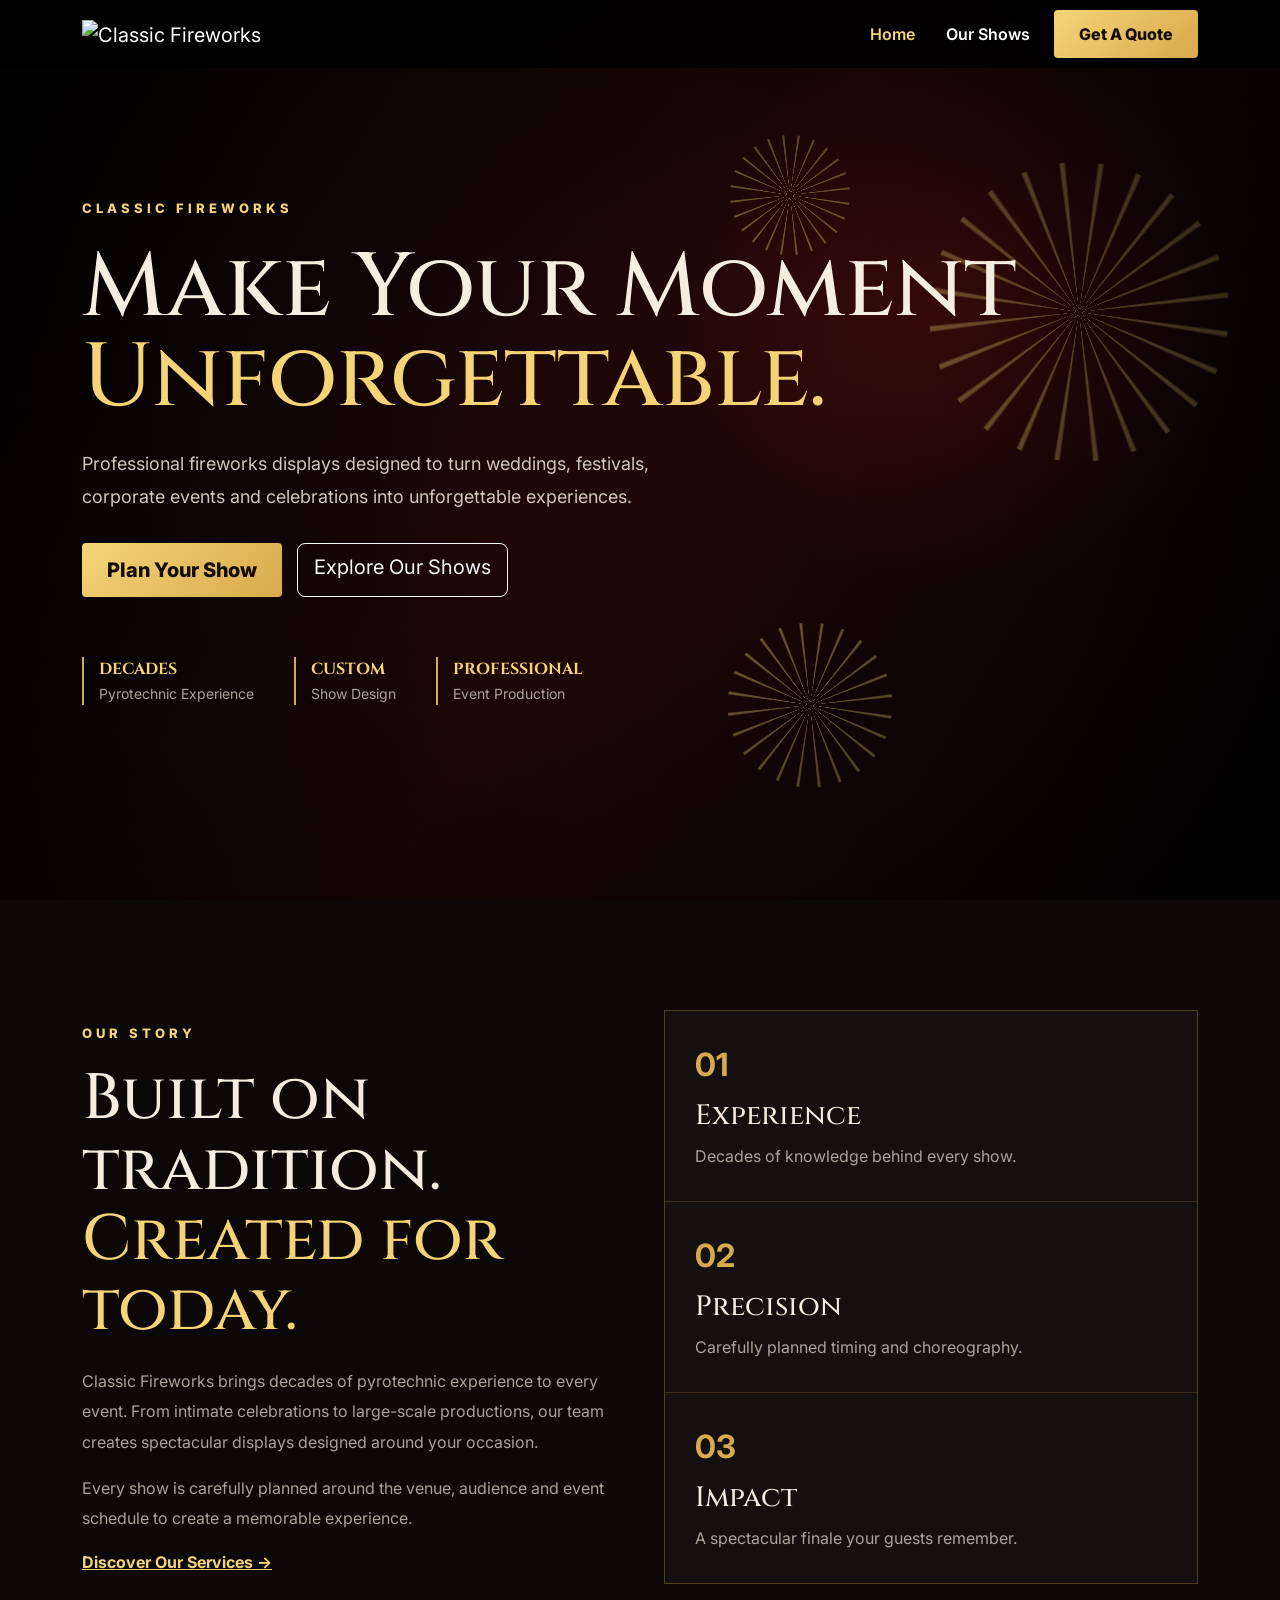
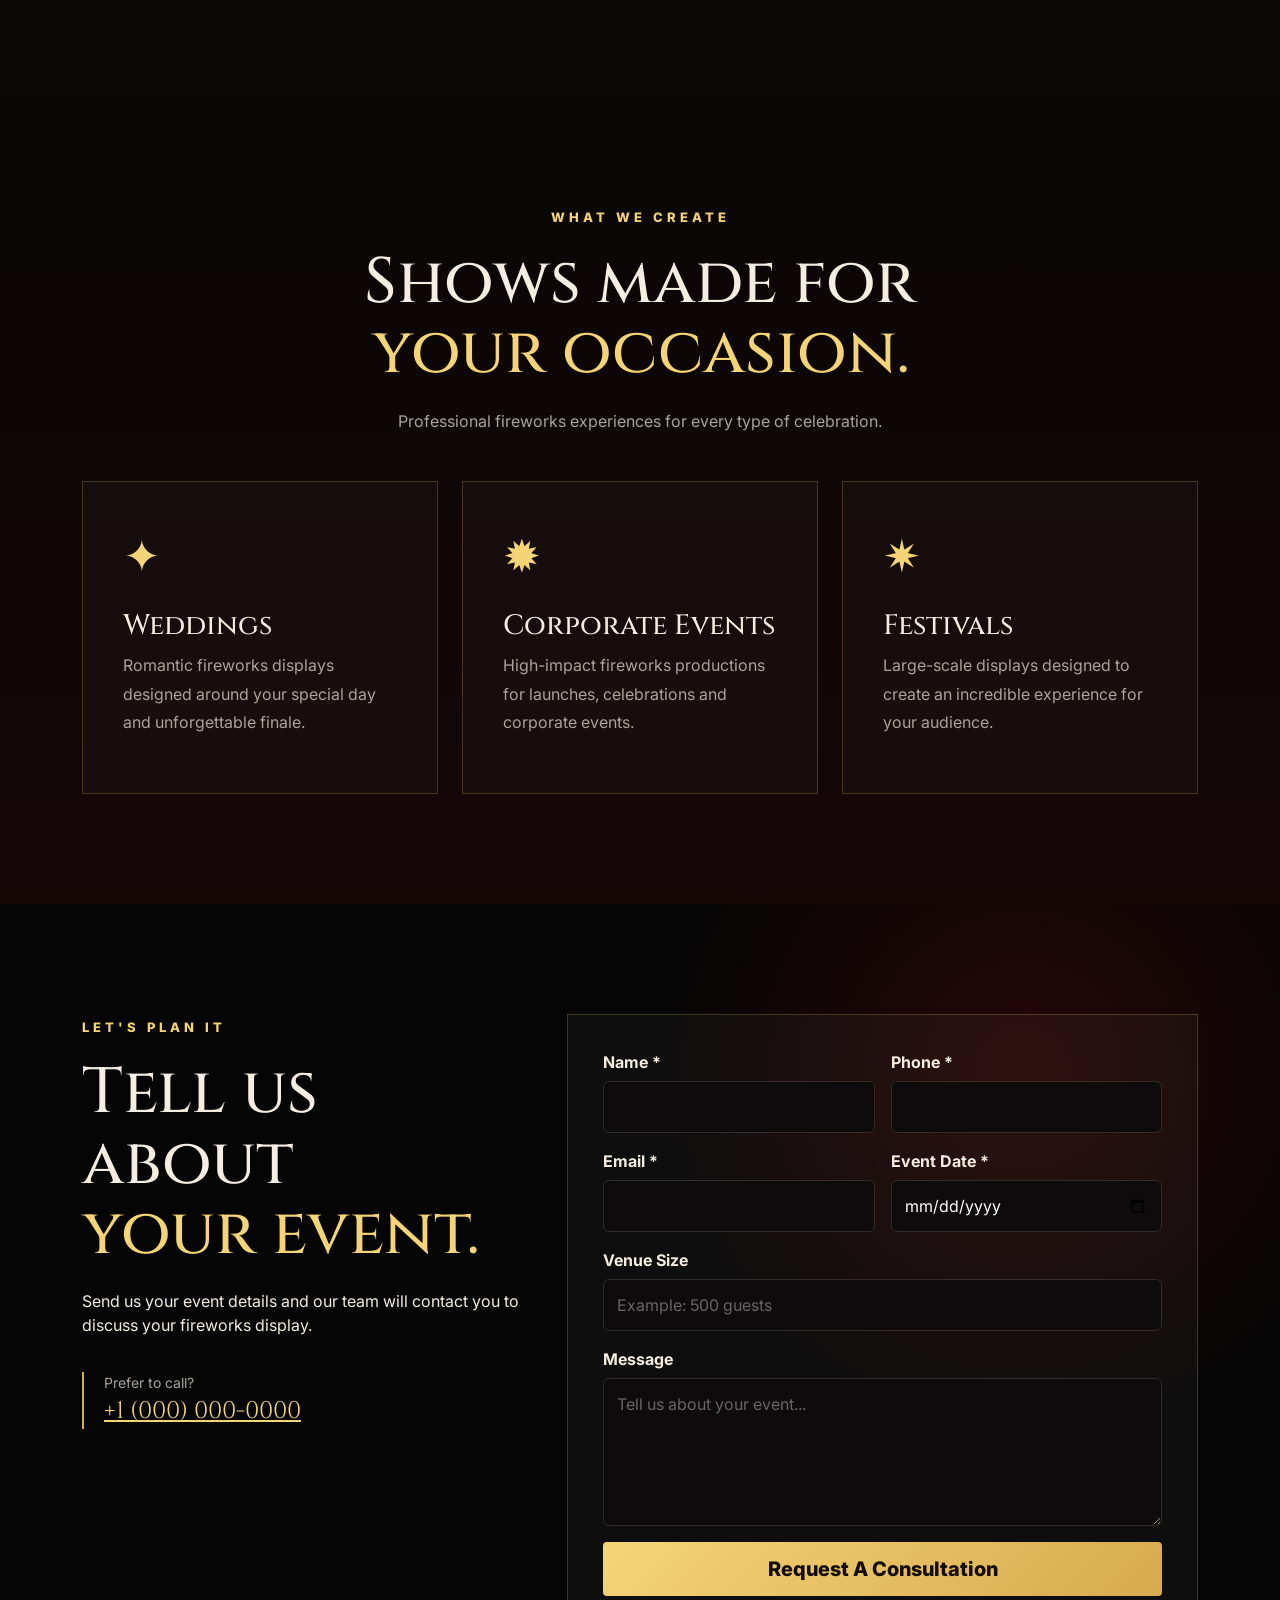
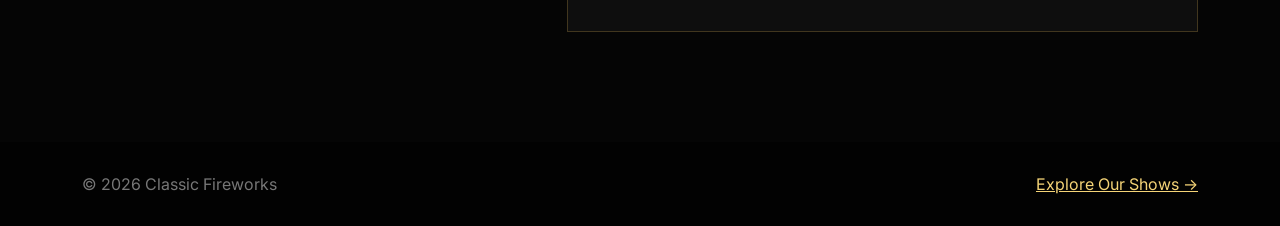
==== index.html @ 8cc36527 "Add files via upload" ====
<!DOCTYPE html>
<html lang="en">
<head>
    <meta charset="UTF-8">
    <meta name="viewport" content="width=device-width, initial-scale=1.0">
    <title>Document</title>
</head>
<body>
    <!DOCTYPE html>
<html lang="en">
<head>
  <meta charset="UTF-8">
  <meta name="viewport" content="width=device-width, initial-scale=1.0">

  <title>Classic Fireworks | Professional Pyrotechnics</title>

  <!-- Bootstrap -->
  <link
    href="https://cdn.jsdelivr.net/npm/bootstrap@5.3.3/dist/css/bootstrap.min.css"
    rel="stylesheet"
  >

  <!-- Google Fonts -->
  <link rel="preconnect" href="https://fonts.googleapis.com">
  <link rel="preconnect" href="https://fonts.gstatic.com" crossorigin>
  <link
    href="https://fonts.googleapis.com/css2?family=Cinzel:wght@500;600;700;800&family=Inter:wght@400;500;600;700&display=swap"
    rel="stylesheet"
  >

  <link rel="stylesheet" href="style.css">
</head>

<body>

<!-- NAVBAR -->
<nav class="navbar navbar-expand-lg navbar-dark fixed-top">
  <div class="container">

    <a class="navbar-brand" href="index.html">
      <img src="classic-fireworks-logo.png" alt="Classic Fireworks">
    </a>

    <button
      class="navbar-toggler"
      type="button"
      data-bs-toggle="collapse"
      data-bs-target="#menu">
      <span class="navbar-toggler-icon"></span>
    </button>

    <div class="collapse navbar-collapse" id="menu">

      <ul class="navbar-nav ms-auto align-items-lg-center">

        <li class="nav-item">
          <a class="nav-link active" href="index.html">Home</a>
        </li>

        <li class="nav-item">
          <a class="nav-link" href="services.html">Our Shows</a>
        </li>

        <li class="nav-item ms-lg-3">
          <a class="btn btn-gold" href="#contact">
            Get A Quote
          </a>
        </li>

      </ul>

    </div>
  </div>
</nav>


<!-- HERO -->
<header class="hero">

  <div class="firework firework-1"></div>
  <div class="firework firework-2"></div>
  <div class="firework firework-3"></div>

  <div class="container hero-content">

    <span class="small-title">
      CLASSIC FIREWORKS
    </span>

    <h1>
      Make Your Moment
      <span>Unforgettable.</span>
    </h1>

    <p>
      Professional fireworks displays designed to turn weddings,
      festivals, corporate events and celebrations into unforgettable
      experiences.
    </p>

    <div class="hero-buttons">

      <a href="#contact" class="btn btn-gold btn-lg">
        Plan Your Show
      </a>

      <a href="services.html" class="btn btn-outline-light btn-lg">
        Explore Our Shows
      </a>

    </div>

    <div class="experience">

      <div>
        <strong>DECADES</strong>
        <small>Pyrotechnic Experience</small>
      </div>

      <div>
        <strong>CUSTOM</strong>
        <small>Show Design</small>
      </div>

      <div>
        <strong>PROFESSIONAL</strong>
        <small>Event Production</small>
      </div>

    </div>

  </div>

</header>


<!-- ABOUT -->
<section class="section about">

  <div class="container">

    <div class="row align-items-center g-5">

      <div class="col-lg-6">

        <span class="small-title">
          OUR STORY
        </span>

        <h2>
          Built on tradition.
          <span>Created for today.</span>
        </h2>

        <p>
          Classic Fireworks brings decades of pyrotechnic experience
          to every event. From intimate celebrations to large-scale
          productions, our team creates spectacular displays designed
          around your occasion.
        </p>

        <p>
          Every show is carefully planned around the venue, audience
          and event schedule to create a memorable experience.
        </p>

        <a href="services.html" class="gold-link">
          Discover Our Services →
        </a>

      </div>


      <div class="col-lg-6">

        <div class="story-box">

          <div>
            <b>01</b>
            <h3>Experience</h3>
            <p>
              Decades of knowledge behind every show.
            </p>
          </div>

          <div>
            <b>02</b>
            <h3>Precision</h3>
            <p>
              Carefully planned timing and choreography.
            </p>
          </div>

          <div>
            <b>03</b>
            <h3>Impact</h3>
            <p>
              A spectacular finale your guests remember.
            </p>
          </div>

        </div>

      </div>

    </div>

  </div>

</section>


<!-- SERVICES -->
<section class="section services">

  <div class="container">

    <div class="text-center section-heading">

      <span class="small-title">
        WHAT WE CREATE
      </span>

      <h2>
        Shows made for
        <span>your occasion.</span>
      </h2>

      <p>
        Professional fireworks experiences for every type of celebration.
      </p>

    </div>


    <div class="row g-4 mt-4">

      <div class="col-md-4">

        <div class="service-card">

          <div class="icon">✦</div>

          <h3>Weddings</h3>

          <p>
            Romantic fireworks displays designed around your
            special day and unforgettable finale.
          </p>

        </div>

      </div>


      <div class="col-md-4">

        <div class="service-card">

          <div class="icon">✹</div>

          <h3>Corporate Events</h3>

          <p>
            High-impact fireworks productions for launches,
            celebrations and corporate events.
          </p>

        </div>

      </div>


      <div class="col-md-4">

        <div class="service-card">

          <div class="icon">✷</div>

          <h3>Festivals</h3>

          <p>
            Large-scale displays designed to create an incredible
            experience for your audience.
          </p>

        </div>

      </div>

    </div>

  </div>

</section>


<!-- CONTACT FORM -->
<section class="section contact" id="contact">

  <div class="container">

    <div class="row g-5">

      <div class="col-lg-5">

        <span class="small-title">
          LET'S PLAN IT
        </span>

        <h2>
          Tell us about
          <span>your event.</span>
        </h2>

        <p>
          Send us your event details and our team will contact
          you to discuss your fireworks display.
        </p>

        <div class="phone-box">

          <small>Prefer to call?</small>

          <a href="tel:+10000000000">
            +1 (000) 000-0000
          </a>

        </div>

      </div>


      <div class="col-lg-7">

        <form id="contactForm">

          <div class="row g-3">

            <div class="col-md-6">

              <label>Name *</label>

              <input
                type="text"
                class="form-control"
                id="name"
                required
              >

            </div>


            <div class="col-md-6">

              <label>Phone *</label>

              <input
                type="tel"
                class="form-control"
                id="phone"
                required
              >

            </div>


            <div class="col-md-6">

              <label>Email *</label>

              <input
                type="email"
                class="form-control"
                id="email"
                required
              >

            </div>


            <div class="col-md-6">

              <label>Event Date *</label>

              <input
                type="date"
                class="form-control"
                id="date"
                required
              >

            </div>


            <div class="col-12">

              <label>Venue Size</label>

              <input
                type="text"
                class="form-control"
                id="venue"
                placeholder="Example: 500 guests"
              >

            </div>


            <div class="col-12">

              <label>Message</label>

              <textarea
                class="form-control"
                id="message"
                rows="5"
                placeholder="Tell us about your event..."
              ></textarea>

            </div>


            <div class="col-12">

              <button
                type="submit"
                class="btn btn-gold btn-lg w-100">
                Request A Consultation
              </button>

            </div>

          </div>

        </form>

      </div>

    </div>

  </div>

</section>


<!-- FOOTER -->
<footer>

  <div class="container">

    <div class="d-flex justify-content-between flex-wrap gap-3">

      <span>
        © 2026 Classic Fireworks
      </span>

      <a href="services.html">
        Explore Our Shows →
      </a>

    </div>

  </div>

</footer>


<script src="https://cdn.jsdelivr.net/npm/bootstrap@5.3.3/dist/js/bootstrap.bundle.min.js"></script>

<script src="script.js"></script>

</body>
</html>
</body>
</html>
---- style.css ----
:root {
  --black: #050505;
  --dark: #0c0808;
  --red: #8e1010;
  --gold: #d7aa4d;
  --gold-light: #f5d477;
  --white: #f5eee0;
  --gray: #aaa39a;
}

* {
  margin: 0;
  padding: 0;
  box-sizing: border-box;
}

html {
  scroll-behavior: smooth;
}

body {
  background: var(--black);
  color: var(--white);
  font-family: "Inter", sans-serif;
}

h1,
h2,
h3 {
  font-family: "Cinzel", serif;
}

.navbar {
  padding: 10px 0;
  background: rgba(0, 0, 0, .88);
  backdrop-filter: blur(10px);
}

.navbar-brand img {
  width: 170px;
  height: 65px;
  object-fit: contain;
}

.nav-link {
  color: white !important;
  font-weight: 600;
  margin-left: 15px;
}

.nav-link:hover,
.nav-link.active {
  color: var(--gold-light) !important;
}

.btn-gold {
  background: linear-gradient(
    135deg,
    var(--gold-light),
    var(--gold)
  );

  color: #140b02;
  border: none;
  border-radius: 4px;
  font-weight: 800;
  padding: 12px 25px;
}

.btn-gold:hover {
  background: #ffe29a;
  color: #000;
}


/* HERO */

.hero {
  min-height: 100vh;

  position: relative;

  display: flex;
  align-items: center;

  overflow: hidden;

  background:
    radial-gradient(
      circle at 75% 35%,
      rgba(150, 20, 20, .35),
      transparent 25%
    ),
    linear-gradient(
      120deg,
      #020202,
      #210707,
      #030303
    );
}

.hero::after {
  content: "";

  position: absolute;

  inset: 0;

  background:
    radial-gradient(
      circle,
      transparent 20%,
      rgba(0, 0, 0, .7)
    );
}

.hero-content {
  position: relative;
  z-index: 5;
}

.small-title {
  color: var(--gold-light);
  font-size: 13px;
  letter-spacing: 4px;
  font-weight: 800;
}

.hero h1 {
  font-size: clamp(45px, 7vw, 100px);
  line-height: 1;
  margin: 25px 0;
}

.hero h1 span,
h2 span {
  color: var(--gold-light);
  display: block;
}

.hero p {
  max-width: 650px;
  color: #d1c8bb;
  font-size: 18px;
  line-height: 1.8;
}

.hero-buttons {
  display: flex;
  gap: 15px;
  flex-wrap: wrap;
  margin-top: 30px;
}

.experience {
  display: flex;
  gap: 40px;
  margin-top: 60px;
  flex-wrap: wrap;
}

.experience div {
  border-left: 2px solid var(--gold);
  padding-left: 15px;
}

.experience strong {
  display: block;
  color: var(--gold-light);
  font-family: "Cinzel", serif;
}

.experience small {
  color: var(--gray);
}


/* FIREWORK EFFECT */

.firework {
  position: absolute;

  width: 300px;
  height: 300px;

  border-radius: 50%;

  background:
    repeating-conic-gradient(
      from 0deg,
      transparent 0deg 7deg,
      rgba(245, 212, 119, .8) 8deg 9deg,
      transparent 10deg 15deg
    );

  opacity: .5;
}

.firework-1 {
  right: 4%;
  top: 18%;
}

.firework-2 {
  right: 25%;
  bottom: 5%;
  transform: scale(.55);
}

.firework-3 {
  left: 50%;
  top: 5%;
  transform: scale(.4);
}


/* SECTIONS */

.section {
  padding: 110px 0;
}

.about {
  background: var(--dark);
}

.about p {
  color: var(--gray);
  line-height: 1.9;
}

h2 {
  font-size: clamp(38px, 5vw, 65px);
  line-height: 1.1;
  margin: 20px 0;
}

.gold-link {
  color: var(--gold-light);
  font-weight: 700;
}


/* STORY */

.story-box {
  border: 1px solid rgba(215, 170, 77, .3);
  background: rgba(255,255,255,.03);
}

.story-box > div {
  padding: 30px;
  border-bottom: 1px solid rgba(215,170,77,.2);
}

.story-box > div:last-child {
  border-bottom: none;
}

.story-box b {
  font-size: 32px;
  color: var(--gold);
}

.story-box h3 {
  margin-top: 10px;
}

.story-box p {
  margin: 0;
}


/* SERVICES */

.services {
  background:
    linear-gradient(
      180deg,
      #090606,
      #160707
    );
}

.section-heading {
  max-width: 700px;
  margin: auto;
}

.section-heading p {
  color: var(--gray);
}

.service-card {
  height: 100%;
  padding: 40px;

  border: 1px solid rgba(215,170,77,.25);

  background: rgba(255,255,255,.025);

  transition: .3s;
}

.service-card:hover {
  transform: translateY(-8px);
  border-color: var(--gold);
}

.service-card .icon {
  color: var(--gold-light);
  font-size: 45px;
  margin-bottom: 20px;
}

.service-card p {
  color: var(--gray);
  line-height: 1.8;
}


/* CONTACT */

.contact {
  background:
    radial-gradient(
      circle at 80% 20%,
      rgba(140, 15, 15, .25),
      transparent 30%
    ),
    #050505;
}

.phone-box {
  margin-top: 35px;
  border-left: 2px solid var(--gold);
  padding-left: 20px;
}

.phone-box small {
  display: block;
  color: var(--gray);
}

.phone-box a {
  color: var(--gold-light);
  font-size: 24px;
  font-family: "Cinzel", serif;
}

form {
  padding: 35px;
  background: rgba(255,255,255,.035);
  border: 1px solid rgba(215,170,77,.25);
}

label {
  display: block;
  margin-bottom: 7px;
  font-weight: 700;
}

.form-control {
  background: #0d0b0b;
  border: 1px solid #332b24;
  color: white;
  padding: 13px;
}

.form-control:focus {
  background: #0d0b0b;
  color: white;
  border-color: var(--gold);
  box-shadow: none;
}

.form-control::placeholder {
  color: #666;
}


/* INNER PAGE */

.inner-hero {
  padding: 190px 0 100px;

  background:
    radial-gradient(
      circle at 75% 25%,
      rgba(150,20,20,.35),
      transparent 30%
    ),
    #080404;
}

.inner-hero h1 {
  font-size: clamp(45px, 7vw, 90px);
  margin: 20px 0;
}

.inner-hero h1 span {
  color: var(--gold-light);
}

.inner-hero p {
  color: var(--gray);
  max-width: 650px;
  line-height: 1.8;
}


/* SHOW CARDS */

.show-card {
  background: #0b0909;
  border: 1px solid rgba(215,170,77,.25);
  overflow: hidden;
  height: 100%;
}

.show-image {
  height: 300px;
  position: relative;

  background:
    radial-gradient(
      circle at 50% 40%,
      #ffe27d 0 2%,
      transparent 3%
    ),
    repeating-conic-gradient(
      from 0deg,
      transparent 0 6deg,
      rgba(255,200,70,.5) 7deg 8deg,
      transparent 9deg 14deg
    ),
    linear-gradient(
      145deg,
      #020202,
      #5c0909
    );
}

.show-image span {
  position: absolute;
  bottom: 20px;
  left: 20px;

  font-size: 12px;
  letter-spacing: 3px;
  font-weight: bold;
}

.image-two {
  background-color: #09102a;
}

.image-three {
  background-color: #302008;
}

.image-four {
  background-color: #260b26;
}

.image-five {
  background-color: #06342a;
}

.image-six {
  background-color: #382108;
}

.show-content {
  padding: 28px;
}

.show-content p {
  color: var(--gray);
  line-height: 1.8;
}


/* CTA */

.cta {
  padding: 120px 0;

  background:
    radial-gradient(
      circle,
      rgba(150,20,20,.35),
      transparent 55%
    ),
    #070404;
}

.cta p {
  color: var(--gray);
}


/* FOOTER */

footer {
  padding: 30px 0;
  background: #020202;
  color: #777;
}

footer a {
  color: var(--gold-light);
}


/* MOBILE */

@media(max-width: 768px) {

  .navbar-brand img {
    width: 140px;
  }

  .hero {
    min-height: 850px;
  }

  .hero h1 {
    font-size: 48px;
  }

  .hero p {
    font-size: 16px;
  }

  .experience {
    gap: 20px;
    margin-top: 40px;
  }

  .experience div {
    width: 100%;
  }

  .section {
    padding: 75px 0;
  }

  form {
    padding: 22px;
  }

  .inner-hero {
    padding: 150px 0 80px;
  }

}
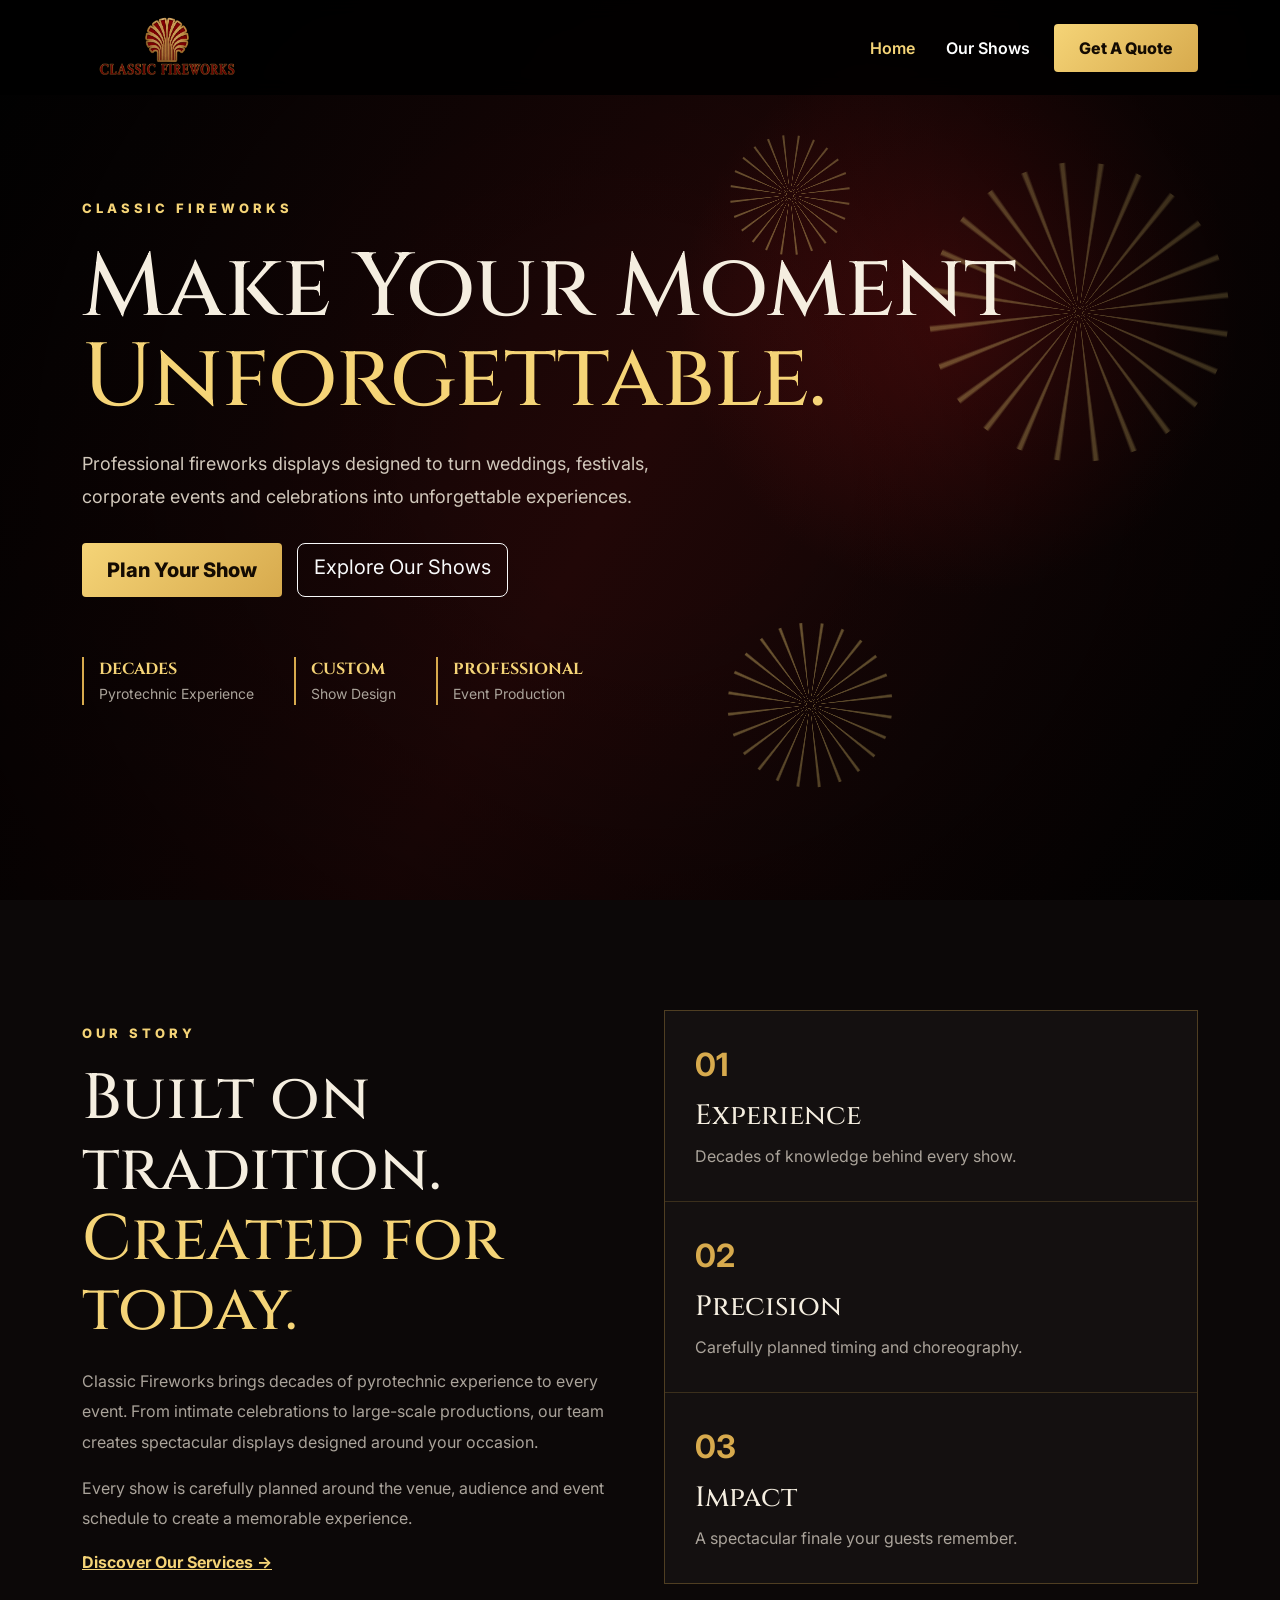
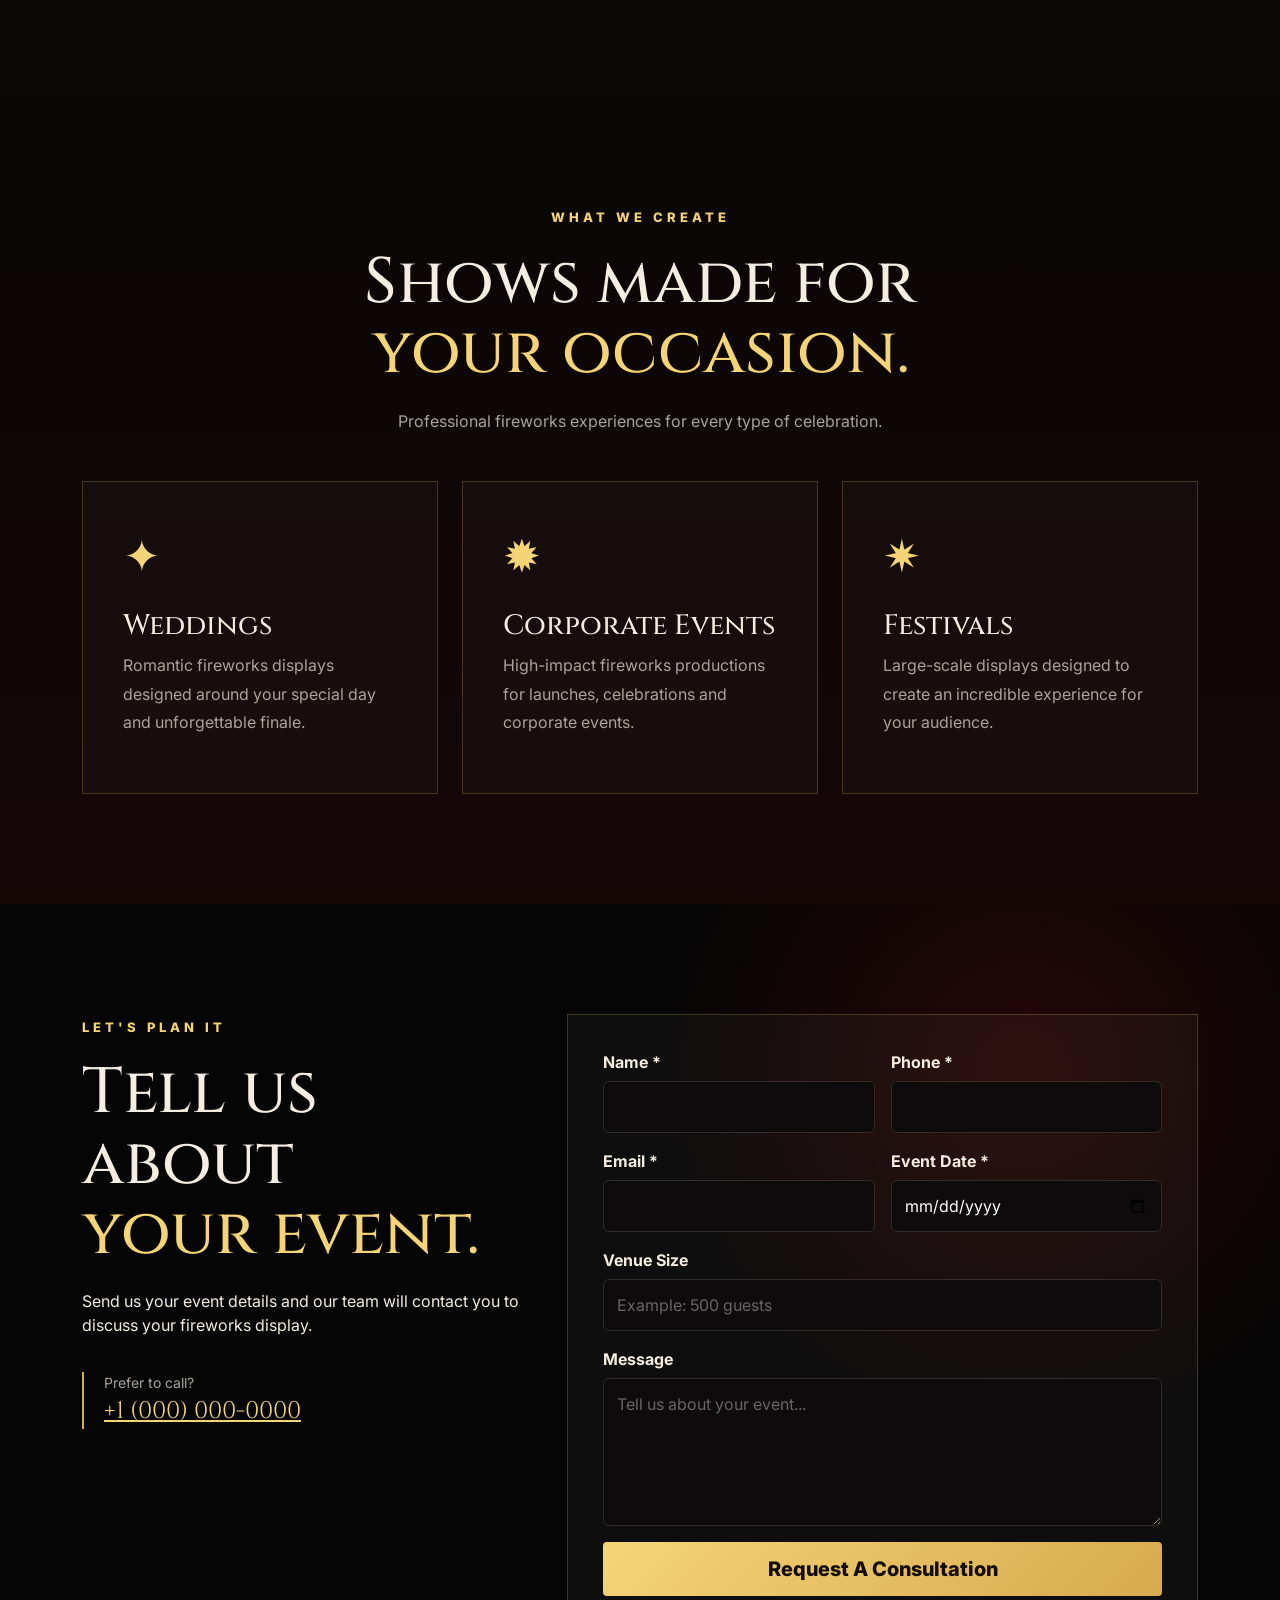
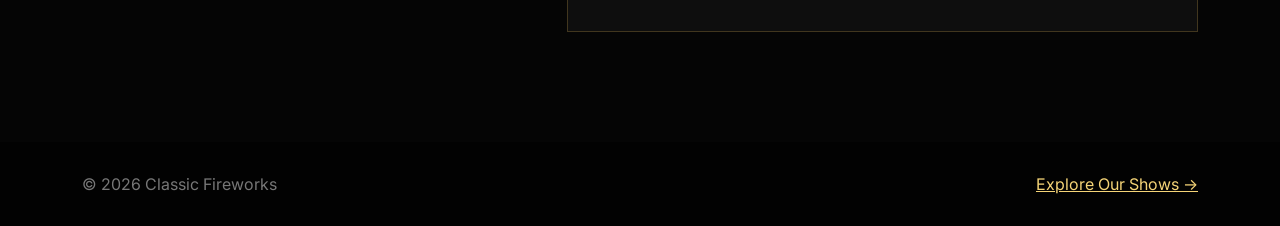
==== commit 0d3aff40: "Update index.html" ====
--- a/index.html
+++ b/index.html
@@ -38,7 +38,7 @@
   <div class="container">
 
     <a class="navbar-brand" href="index.html">
-      <img src="classic-fireworks-logo.png" alt="Classic Fireworks">
+     <img src="classic-fireworks-logo.png" alt="Classic Fireworks">
     </a>
 
     <button
@@ -473,4 +473,4 @@
 </body>
 </html>
 </body>
-</html>+</html>
